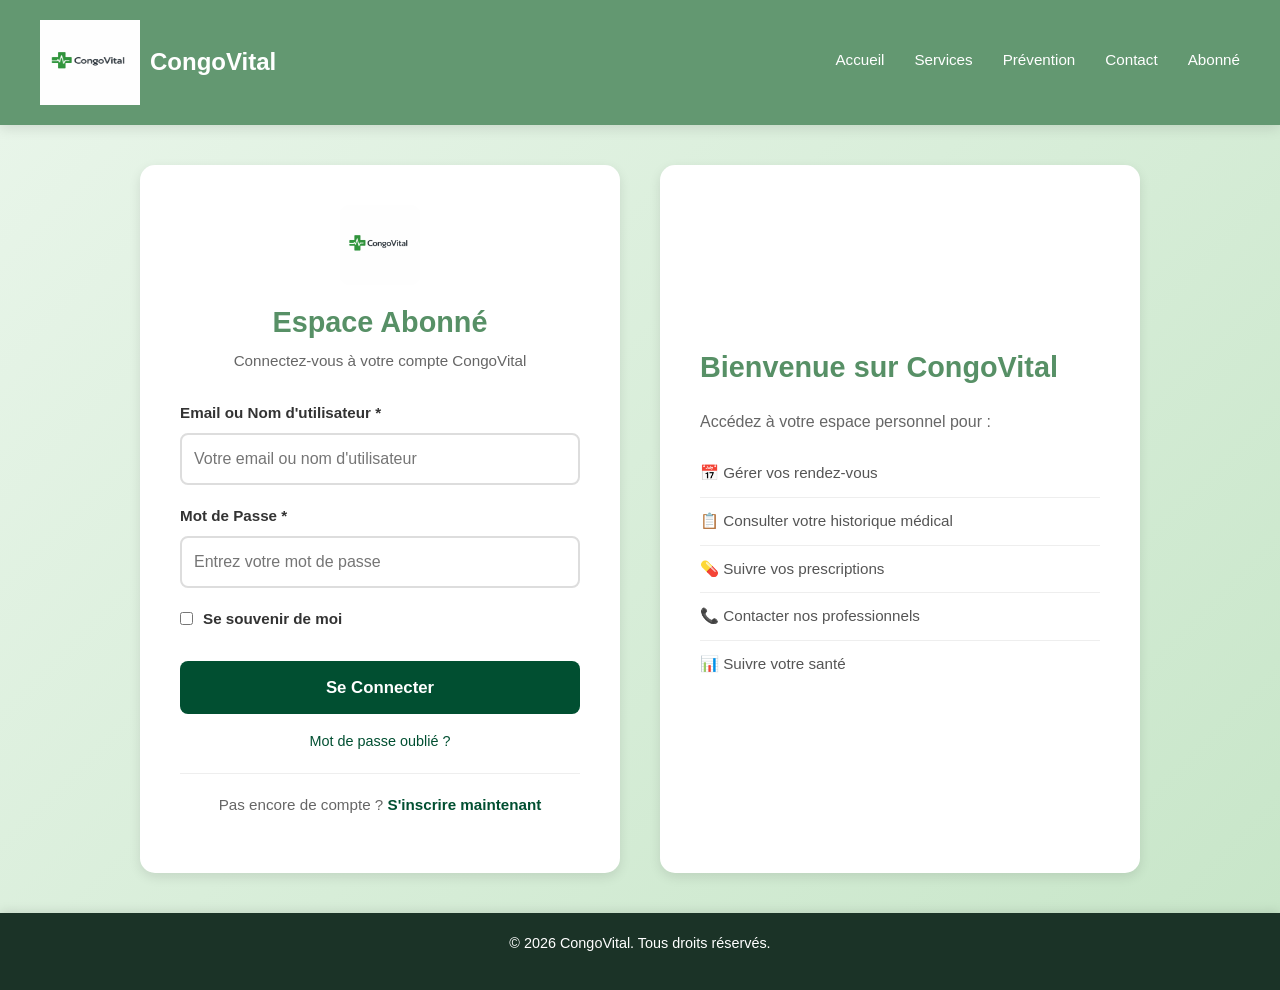
==== frontend/html/abonne.html @ a9a622ad "J1" ====
<!DOCTYPE html>
<html lang="fr">
<head>
    <meta charset="UTF-8">
    <meta name="viewport" content="width=device-width, initial-scale=1.0">
    <title>Connexion - CongoVital</title>
    <link href="https://cdnjs.cloudflare.com/ajax/libs/bootstrap/5.3.0/css/bootstrap.min.css" rel="stylesheet">
    <link rel="stylesheet" href="../css/common.css">
    <link rel="stylesheet" href="../css/auth.css">
</head>
<body>
    <header>
        <div class="logo">
            <img src="../../photos/logo.jpg" alt="Logo CongoVital" width="100px" height="85px">
            <h1>CongoVital</h1>
        </div>
        <nav class="navi">
            <ul>
                <li><a href="../../index.html">Accueil</a></li>
                <li><a href="./services.html">Services</a></li>
                <li><a href="./prevention.html">Prévention</a></li>
                <li><a href="./contact.html">Contact</a></li>
                <li><a href="./abonne.html">Abonné</a></li>
            </ul>
        </nav>
    </header>

    <main class="auth-page login-page">
        <div class="auth-container login-container">
            <div class="auth-card login-card">
                <div class="auth-header">
                    <img src="../../photos/logo.jpg" alt="Logo CongoVital" class="auth-logo">
                    <h1>Espace Abonné</h1>
                    <p>Connectez-vous à votre compte CongoVital</p>
                </div>

                <form class="auth-form login-form" action="" method="POST">
                    <div class="form-group">
                        <label for="email">Email ou Nom d'utilisateur *</label>
                        <input type="text" id="email" name="email" placeholder="Votre email ou nom d'utilisateur" required>
                    </div>

                    <div class="form-group">
                        <label for="password">Mot de Passe *</label>
                        <input type="password" id="password" name="password" placeholder="Entrez votre mot de passe" required>
                    </div>

                    <div class="form-group checkbox">
                        <input type="checkbox" id="remember" name="remember">
                        <label for="remember">Se souvenir de moi</label>
                    </div>

                    <button type="submit" class="btn btn-submit">Se Connecter</button>
                </form>

                <div class="auth-links">
                    <a href="#" class="forgot-password">Mot de passe oublié ?</a>
                </div>

                <div class="auth-footer">
                    <p>Pas encore de compte ? <a href="./inscription.html">S'inscrire maintenant</a></p>
                </div>
            </div>

            <div class="login-info">
                <h2>Bienvenue sur CongoVital</h2>
                <p>Accédez à votre espace personnel pour :</p>
                <ul class="login-features">
                    <li>📅 Gérer vos rendez-vous</li>
                    <li>📋 Consulter votre historique médical</li>
                    <li>💊 Suivre vos prescriptions</li>
                    <li>📞 Contacter nos professionnels</li>
                    <li>📊 Suivre votre santé</li>
                </ul>
            </div>
        </div>
    </main>

    <footer>
        <p>&copy; 2026 CongoVital. Tous droits réservés.</p>
    </footer>

    <script src="https://cdnjs.cloudflare.com/ajax/libs/bootstrap/5.3.0/js/bootstrap.bundle.min.js"></script>
</body>
</html>
---- frontend/css/common.css ----
:root {
    --header-bg: #639871;
    --button-bg: #014F31;
    --button-hover: #023d26;
    --white: #ffffff;
    --shadow: 0 4px 12px rgba(0, 0, 0, 0.1);
}

* {
    box-sizing: border-box;
}

html, body {
    margin: 0;
    padding: 0;
    font-family: 'Segoe UI', Tahoma, Geneva, Verdana, sans-serif;
}

body {
    min-height: 100vh;
    display: flex;
    flex-direction: column;
}

header {
    background-color: var(--header-bg);
    color: var(--white);
    padding: 20px 40px;
    display: flex;
    flex-wrap: wrap;
    justify-content: space-between;
    align-items: center;
    gap: 20px;
    box-shadow: var(--shadow);
    position: sticky;
    top: 0;
    z-index: 100;
}

header .logo {
    display: flex;
    align-items: center;
    justify-content: center;
    gap: 10px;
    flex-shrink: 0;
}

header .logo h1 {
    font-size: 1.5em;
    font-weight: 700;
    margin: 0;
}

.logo img {
    margin-right: 0;
    transition: transform 0.3s;
}

.logo img:hover {
    transform: scale(1.05);
}

.navi ul {
    list-style: none;
    display: flex;
    gap: 30px;
    color: var(--white);
    flex-wrap: wrap;
    margin: 0;
    padding: 0;
}

.navi ul li a {
    color: var(--white);
    text-decoration: none;
    display: inline-block;
    font-size: 0.95em;
    font-weight: 500;
    transition: all 0.3s ease;
    position: relative;
    padding-bottom: 5px;
}

.navi ul li a::after {
    content: '';
    position: absolute;
    width: 0;
    height: 2px;
    bottom: 0;
    left: 0;
    background-color: #C8E6C9;
    transition: width 0.3s ease;
}

.navi ul li a:hover::after {
    width: 100%;
}

.navi ul li a:hover {
    color: #C8E6C9;
}

main {
    flex: 1;
}

footer {
    background-color: #1B3327;
    color: var(--white);
    text-align: center;
    padding: 20px;
    font-size: 0.9em;
    box-shadow: 0 -2px 10px rgba(0, 0, 0, 0.1);
}

@media (max-width: 768px) {
    header {
        flex-direction: column;
        gap: 15px;
        padding: 15px 20px;
    }

    header .logo h1 {
        font-size: 1.2em;
    }

    .logo img {
        width: 70px;
        height: auto;
    }

    .navi ul {
        justify-content: center;
        gap: 15px;
    }
}

@media (max-width: 480px) {
    header {
        padding: 12px 15px;
    }

    .navi ul {
        flex-direction: column;
        gap: 8px;
        text-align: center;
    }

    .navi ul li a {
        font-size: 0.85em;
    }

    footer {
        font-size: 0.8em;
        padding: 12px;
    }
}
---- frontend/css/auth.css ----
:root {
    --header-bg: #639871;
    --hero-bg: #579066;
    --button-bg: #014F31;
    --button-hover: #023d26;
    --white: #ffffff;
    --light-gray: #f8f9fa;
    --shadow: 0 4px 12px rgba(0, 0, 0, 0.1);
}

* {
    box-sizing: border-box;
}

html, body {
    margin: 0;
    padding: 0;
    font-family: 'Segoe UI', Tahoma, Geneva, Verdana, sans-serif;
    scroll-behavior: smooth;
}

main.auth-page {
    padding: 40px 20px;
    background: linear-gradient(135deg, #E8F5E9 0%, #C8E6C9 100%);
    min-height: calc(100vh - 200px);
    display: flex;
    align-items: center;
    justify-content: center;
}

.auth-container {
    display: grid;
    grid-template-columns: 1fr 1fr;
    gap: 40px;
    max-width: 1000px;
    width: 100%;
}

.auth-card {
    background: white;
    padding: 40px;
    border-radius: 15px;
    box-shadow: var(--shadow);
}

.auth-header {
    text-align: center;
    margin-bottom: 30px;
}

.auth-logo {
    width: 80px;
    height: auto;
    margin-bottom: 20px;
    border-radius: 10px;
}

.auth-header h1 {
    font-size: 1.8em;
    color: var(--hero-bg);
    margin-bottom: 10px;
    font-weight: 700;
}

.auth-header p {
    color: #666;
    font-size: 0.95em;
}

.auth-form {
    display: flex;
    flex-direction: column;
    gap: 20px;
}

.form-group {
    display: flex;
    flex-direction: column;
}

.form-group label {
    margin-bottom: 8px;
    font-weight: 600;
    color: #333;
    font-size: 0.95em;
}

.form-group input,
.form-group select {
    padding: 12px;
    border: 2px solid #ddd;
    border-radius: 8px;
    font-size: 1em;
    font-family: inherit;
    transition: border-color 0.3s;
}

.form-group input:focus,
.form-group select:focus {
    outline: none;
    border-color: var(--button-bg);
}

.form-group small {
    margin-top: 5px;
    font-size: 0.85em;
    color: #888;
}

.form-group.checkbox {
    flex-direction: row;
    align-items: flex-start;
    gap: 10px;
}

.form-group.checkbox input {
    width: auto;
    margin-top: 4px;
    cursor: pointer;
}

.form-group.checkbox label {
    margin: 0;
    cursor: pointer;
}

.form-group.checkbox a {
    color: var(--button-bg);
    text-decoration: none;
    font-weight: 600;
}

.form-group.checkbox a:hover {
    text-decoration: underline;
}

.btn-submit {
    padding: 14px;
    background-color: var(--button-bg);
    color: white;
    border: none;
    border-radius: 8px;
    font-size: 1.05em;
    font-weight: 600;
    cursor: pointer;
    transition: background-color 0.3s;
    margin-top: 10px;
}

.btn-submit:hover {
    background-color: var(--button-hover);
}

.auth-footer {
    text-align: center;
    margin-top: 20px;
    padding-top: 20px;
    border-top: 1px solid #eee;
}

.auth-footer p {
    color: #666;
    font-size: 0.95em;
}

.auth-footer a {
    color: var(--button-bg);
    text-decoration: none;
    font-weight: 600;
}

.auth-footer a:hover {
    text-decoration: underline;
}

.auth-links {
    text-align: center;
    margin-top: 15px;
}

.forgot-password {
    color: var(--button-bg);
    text-decoration: none;
    font-size: 0.9em;
    font-weight: 500;
}

.forgot-password:hover {
    text-decoration: underline;
}

/* Colonne de Bénéfices / Informations */
.auth-benefits,
.login-info {
    background: white;
    padding: 40px;
    border-radius: 15px;
    box-shadow: var(--shadow);
    display: flex;
    flex-direction: column;
    justify-content: center;
}

.auth-benefits h2,
.login-info h2 {
    font-size: 1.8em;
    color: var(--hero-bg);
    margin-bottom: 25px;
    font-weight: 700;
}

.auth-benefits p,
.login-info p {
    color: #666;
    margin-bottom: 15px;
    line-height: 1.6;
}

.benefits-list,
.login-features {
    list-style: none;
    padding: 0;
    margin: 0;
}

.benefits-list li,
.login-features li {
    padding: 12px 0;
    color: #555;
    border-bottom: 1px solid #eee;
    font-size: 0.95em;
}

.benefits-list li:last-child,
.login-features li:last-child {
    border-bottom: none;
}

/* Page de Connexion */
.login-page .auth-container {
    grid-template-columns: 1fr 1fr;
}

.login-container {
    grid-template-columns: 1fr 1fr;
}

.login-card {
    grid-column: 1;
}

.login-info {
    grid-column: 2;
}

/* Responsive */
@media (max-width: 768px) {
    main.auth-page {
        padding: 20px 15px;
    }

    .auth-container,
    .login-container {
        grid-template-columns: 1fr;
        gap: 30px;
    }

    .login-card {
        grid-column: auto;
    }

    .login-info {
        grid-column: auto;
    }

    .auth-card {
        padding: 30px;
    }

    .auth-benefits,
    .login-info {
        padding: 30px;
    }

    .auth-header h1 {
        font-size: 1.5em;
    }

    .auth-benefits h2,
    .login-info h2 {
        font-size: 1.5em;
    }
}

@media (max-width: 480px) {
    main.auth-page {
        padding: 15px 10px;
    }

    .auth-card,
    .auth-benefits,
    .login-info {
        padding: 20px;
    }

    .auth-header h1 {
        font-size: 1.3em;
    }

    .auth-header p {
        font-size: 0.9em;
    }

    .auth-benefits h2,
    .login-info h2 {
        font-size: 1.3em;
    }

    .form-group input,
    .form-group select {
        padding: 10px;
        font-size: 16px;
    }

    .btn-submit {
        padding: 12px;
        font-size: 1em;
    }
}
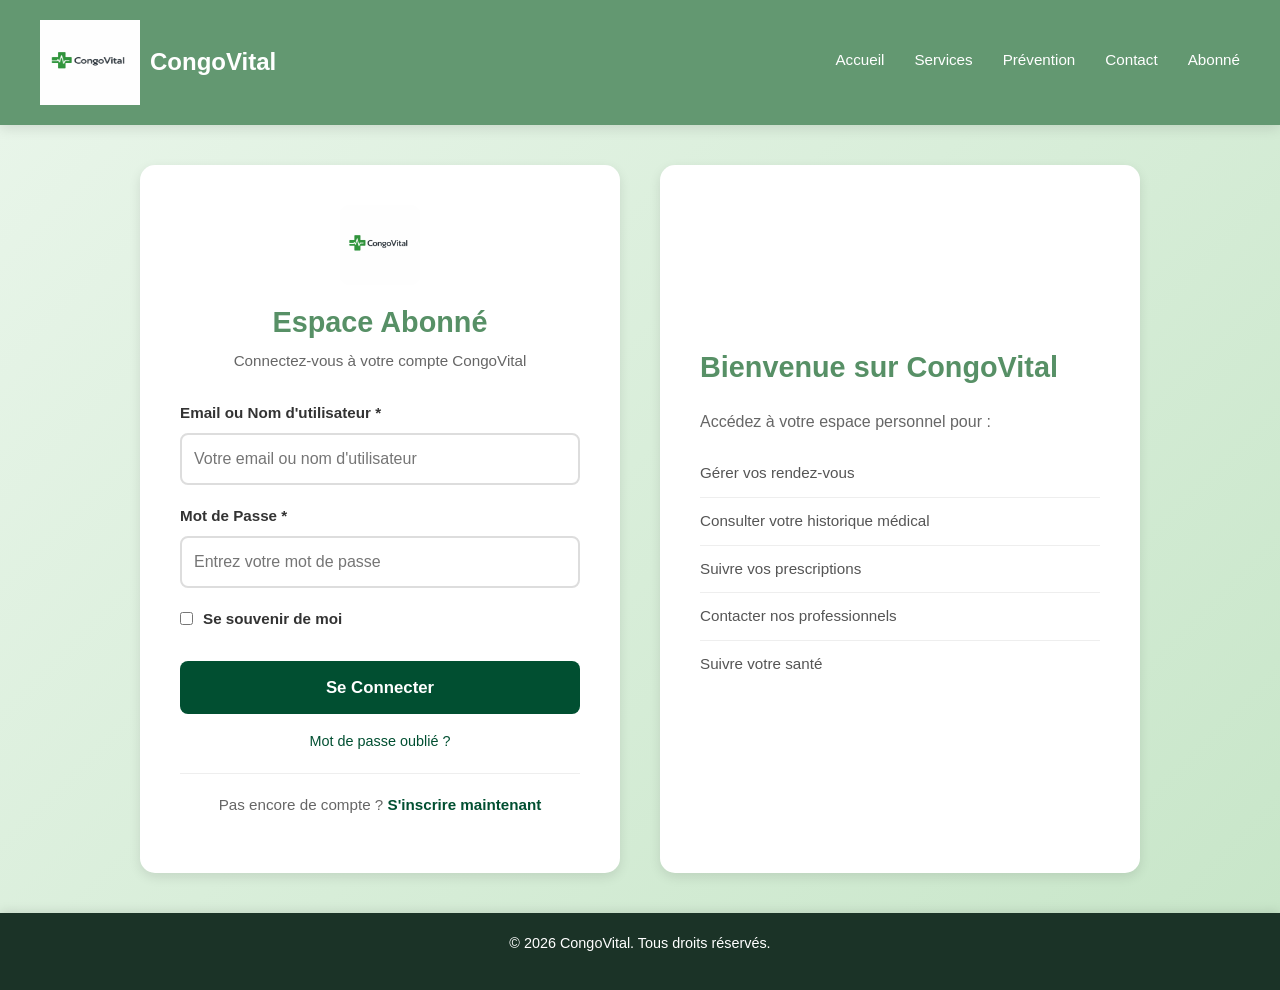
==== commit 2ee15367: "J2" ====
--- a/frontend/html/abonne.html
+++ b/frontend/html/abonne.html
@@ -66,11 +66,11 @@
                 <h2>Bienvenue sur CongoVital</h2>
                 <p>Accédez à votre espace personnel pour :</p>
                 <ul class="login-features">
-                    <li>📅 Gérer vos rendez-vous</li>
-                    <li>📋 Consulter votre historique médical</li>
-                    <li>💊 Suivre vos prescriptions</li>
-                    <li>📞 Contacter nos professionnels</li>
-                    <li>📊 Suivre votre santé</li>
+                    <li> Gérer vos rendez-vous</li>
+                    <li>Consulter votre historique médical</li>
+                    <li> Suivre vos prescriptions</li>
+                    <li> Contacter nos professionnels</li>
+                    <li> Suivre votre santé</li>
                 </ul>
             </div>
         </div>
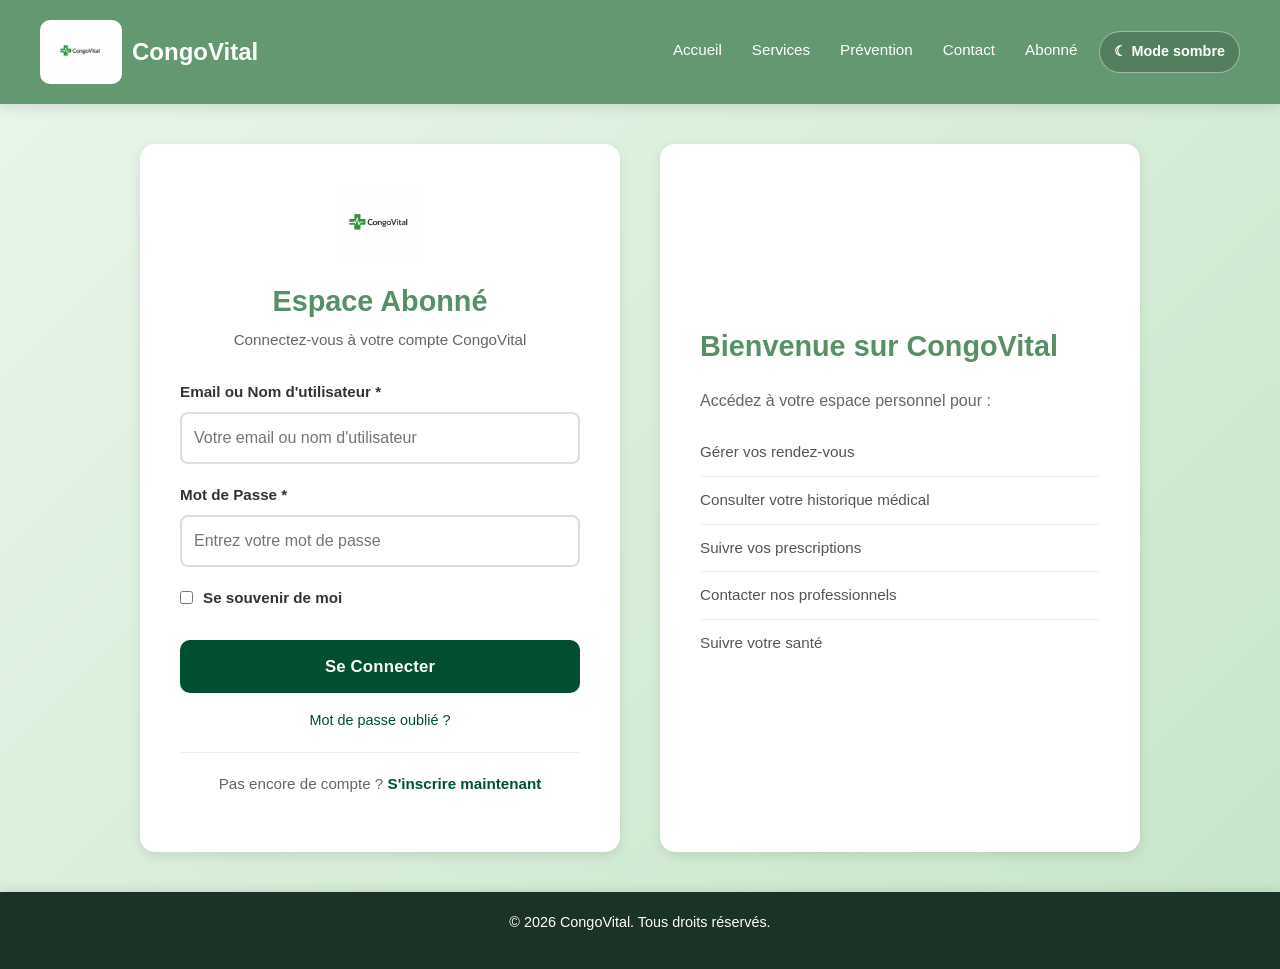
==== commit 14e6d812: "j5" ====
--- a/frontend/html/abonne.html
+++ b/frontend/html/abonne.html
@@ -7,6 +7,7 @@
     <link href="https://cdnjs.cloudflare.com/ajax/libs/bootstrap/5.3.0/css/bootstrap.min.css" rel="stylesheet">
     <link rel="stylesheet" href="../css/common.css">
     <link rel="stylesheet" href="../css/auth.css">
+    <link rel="stylesheet" href="../css/site-ui.css">
 </head>
 <body>
     <header>
@@ -34,7 +35,8 @@
                     <p>Connectez-vous à votre compte CongoVital</p>
                 </div>
 
-                <form class="auth-form login-form" action="" method="POST">
+                <div id="alert-container" aria-live="polite"></div>
+                <form id="login-form" class="auth-form login-form" action="" method="POST">
                     <div class="form-group">
                         <label for="email">Email ou Nom d'utilisateur *</label>
                         <input type="text" id="email" name="email" placeholder="Votre email ou nom d'utilisateur" required>
@@ -81,5 +83,7 @@
     </footer>
 
     <script src="https://cdnjs.cloudflare.com/ajax/libs/bootstrap/5.3.0/js/bootstrap.bundle.min.js"></script>
+    <script src="../js/auth.js"></script>
+    <script src="../js/site-ui.js"></script>
 </body>
 </html>
--- a/frontend/css/common.css
+++ b/frontend/css/common.css
@@ -53,11 +53,6 @@
 
 .logo img {
     margin-right: 0;
-    transition: transform 0.3s;
-}
-
-.logo img:hover {
-    transform: scale(1.05);
 }
 
 .navi ul {
--- a/frontend/css/auth.css
+++ b/frontend/css/auth.css
@@ -71,6 +71,28 @@
     display: flex;
     flex-direction: column;
     gap: 20px;
+}
+
+#alert-container:empty {
+    display: none;
+}
+
+.alert {
+    padding: 12px 16px;
+    margin-bottom: 20px;
+    border-radius: 8px;
+}
+
+.alert-success {
+    color: #155724;
+    background-color: #d4edda;
+    border: 1px solid #c3e6cb;
+}
+
+.alert-error {
+    color: #721c24;
+    background-color: #f8d7da;
+    border: 1px solid #f5c6cb;
 }
 
 .form-group {
--- a/frontend/css/site-ui.css
+++ b/frontend/css/site-ui.css
@@ -0,0 +1,508 @@
+html {
+    color-scheme: light;
+    scroll-behavior: smooth;
+}
+
+img {
+    max-width: 100%;
+}
+
+header .logo img {
+    width: 82px;
+    height: 64px;
+    padding: 5px;
+    object-fit: contain;
+    background: #fff;
+    border-radius: 10px;
+}
+
+.navi {
+    display: flex;
+    flex-wrap: wrap;
+    align-items: center;
+    justify-content: flex-end;
+    gap: clamp(12px, 2vw, 22px);
+}
+
+.navi .theme-toggle {
+    flex: 0 0 auto;
+}
+
+.theme-toggle {
+    display: inline-flex;
+    min-height: 42px;
+    align-items: center;
+    justify-content: center;
+    gap: 8px;
+    padding: 9px 14px;
+    color: #fff;
+    background: rgba(0, 0, 0, 0.16);
+    border: 1px solid rgba(255, 255, 255, 0.45);
+    border-radius: 999px;
+    font: inherit;
+    font-size: 0.9rem;
+    font-weight: 650;
+    cursor: pointer;
+    transition: background-color 180ms ease, transform 180ms ease;
+}
+
+.theme-toggle:hover,
+.theme-toggle:focus-visible {
+    color: #fff;
+    background: rgba(0, 0, 0, 0.3);
+    transform: translateY(-1px);
+}
+
+.theme-toggle:focus-visible {
+    outline: 3px solid #f4ce73;
+    outline-offset: 3px;
+}
+
+.btn,
+.btn-submit,
+.btn-search,
+.btn-small,
+.btn-secondary,
+.new-appointment-btn .btn,
+.settings-section .btn,
+button[type="submit"] {
+    min-height: 44px;
+    border-radius: 10px;
+    font-weight: 650;
+    letter-spacing: 0.01em;
+    transition: transform 180ms ease, box-shadow 180ms ease, background-color 180ms ease,
+        border-color 180ms ease, color 180ms ease;
+}
+
+.btn-primary {
+    min-height: 44px;
+    color: #fff;
+    background-color: var(--button-bg);
+    border-color: var(--button-bg);
+    border-radius: 10px;
+    font-weight: 650;
+    letter-spacing: 0.01em;
+    transition: transform 180ms ease, box-shadow 180ms ease, background-color 180ms ease,
+        border-color 180ms ease, color 180ms ease;
+}
+
+.btn:hover,
+.btn-submit:hover,
+.btn-search:hover,
+.btn-small:hover,
+.btn-secondary:hover,
+.new-appointment-btn .btn:hover,
+.settings-section .btn:hover,
+button[type="submit"]:hover {
+    transform: translateY(-2px);
+    box-shadow: 0 8px 18px rgba(20, 58, 38, 0.2);
+}
+
+.btn-primary:hover {
+    color: #fff;
+    background-color: var(--button-hover);
+    border-color: var(--button-hover);
+    transform: translateY(-2px);
+    box-shadow: 0 8px 18px rgba(20, 58, 38, 0.2);
+}
+
+.btn:active,
+.btn-submit:active,
+.btn-search:active,
+.btn-small:active,
+.btn-secondary:active,
+.new-appointment-btn .btn:active,
+.settings-section .btn:active,
+button[type="submit"]:active {
+    transform: translateY(0);
+    box-shadow: 0 2px 6px rgba(20, 58, 38, 0.16);
+}
+
+.btn-primary:active {
+    transform: translateY(0);
+    box-shadow: 0 2px 6px rgba(20, 58, 38, 0.16);
+}
+
+.btn:focus-visible,
+.btn-submit:focus-visible,
+.btn-search:focus-visible,
+.btn-small:focus-visible,
+.btn-secondary:focus-visible,
+.new-appointment-btn .btn:focus-visible,
+.settings-section .btn:focus-visible,
+button[type="submit"]:focus-visible {
+    outline: 3px solid #e3b743;
+    outline-offset: 3px;
+}
+
+.btn-primary:focus-visible {
+    outline: 3px solid #e3b743;
+    outline-offset: 3px;
+}
+
+a:not(.btn):not(.theme-toggle):not(.navi a):not(.nav-link):not(.social-links a):not(.conseil-navigation a) {
+    text-decoration-thickness: 1px;
+    text-underline-offset: 0.2em;
+    transition: color 160ms ease, text-decoration-color 160ms ease;
+}
+
+a:not(.btn):not(.theme-toggle):not(.navi a):not(.nav-link):not(.social-links a):not(.conseil-navigation a):hover {
+    text-decoration-thickness: 2px;
+}
+
+button:disabled,
+button[aria-disabled="true"],
+.btn[aria-disabled="true"] {
+    cursor: not-allowed;
+    opacity: 0.65;
+    transform: none;
+    box-shadow: none;
+}
+
+html[data-theme="dark"] {
+    color-scheme: dark;
+    --header-bg: #0B1712;
+    --hero-bg: #4CAF72;
+    --button-bg: #4CAF72;
+    --button-hover: #62c984;
+    --white: #F2F5F2;
+    --light-gray: #14231B;
+    --dark-background: #0B1712;
+    --dark-surface: #14231B;
+    --dark-text: #F2F5F2;
+    --dark-muted: #B5C2B8;
+    --shadow: 0 8px 24px rgba(0, 0, 0, 0.28);
+    --topic-green: #4CAF72;
+    --topic-deep-green: #4CAF72;
+    --topic-text: #F2F5F2;
+    --topic-muted: #B5C2B8;
+    --topic-shadow: 0 8px 24px rgba(0, 0, 0, 0.25);
+}
+
+html[data-theme="dark"] body {
+    color: var(--dark-text);
+    background: var(--dark-background);
+}
+
+html[data-theme="dark"] main,
+html[data-theme="dark"] main.page-services,
+html[data-theme="dark"] main.prevention-page,
+html[data-theme="dark"] main.contact-page,
+html[data-theme="dark"] main.auth-page,
+html[data-theme="dark"] main.topic-page,
+html[data-theme="dark"] main.conseil-page,
+html[data-theme="dark"] main.dashboard-page {
+    color: var(--dark-text);
+    background: var(--dark-background);
+}
+
+html[data-theme="dark"] .service-card,
+html[data-theme="dark"] .topic-hero,
+html[data-theme="dark"] .topic-card,
+html[data-theme="dark"] .auth-card,
+html[data-theme="dark"] .auth-benefits,
+html[data-theme="dark"] .login-info,
+html[data-theme="dark"] .contact-form,
+html[data-theme="dark"] .info-card,
+html[data-theme="dark"] .faq-item,
+html[data-theme="dark"] .prevention-hero,
+html[data-theme="dark"] .tip-card,
+html[data-theme="dark"] .disease-card,
+html[data-theme="dark"] .advice-sidebar,
+html[data-theme="dark"] .categories-sidebar,
+html[data-theme="dark"] .conseil-hero,
+html[data-theme="dark"] .conseil-article,
+html[data-theme="dark"] .conseil-notice,
+html[data-theme="dark"] .dashboard-sidebar,
+html[data-theme="dark"] .dashboard-card,
+html[data-theme="dark"] .stat-card,
+html[data-theme="dark"] .card,
+html[data-theme="dark"] .appointment-item,
+html[data-theme="dark"] .history-item {
+    color: var(--dark-text);
+    background-color: var(--dark-surface);
+    border-color: #2d4435;
+}
+
+html[data-theme="dark"] .service-card > p,
+html[data-theme="dark"] .topic-card p,
+html[data-theme="dark"] .topic-hero p,
+html[data-theme="dark"] .auth-header p,
+html[data-theme="dark"] .form-group label,
+html[data-theme="dark"] .contact-form-note,
+html[data-theme="dark"] .info-card p,
+html[data-theme="dark"] .hours-list li,
+html[data-theme="dark"] .faq-item p,
+html[data-theme="dark"] .prevention-hero p,
+html[data-theme="dark"] .tip-card p,
+html[data-theme="dark"] .disease-card p,
+html[data-theme="dark"] .disease-card li,
+html[data-theme="dark"] .advice-list li,
+html[data-theme="dark"] .categories-list li,
+html[data-theme="dark"] .conseil-hero p:not(.conseil-eyebrow),
+html[data-theme="dark"] .conseil-article p,
+html[data-theme="dark"] .dashboard-card p,
+html[data-theme="dark"] .card-content,
+html[data-theme="dark"] .appointment-info p {
+    color: var(--dark-muted);
+}
+
+html[data-theme="dark"] .service-card > h2,
+html[data-theme="dark"] .contact-form-section h2,
+html[data-theme="dark"] .contact-info-section h2,
+html[data-theme="dark"] .faq-section h2 {
+    color: var(--topic-green);
+}
+
+html[data-theme="dark"] .btn,
+html[data-theme="dark"] .btn:hover,
+html[data-theme="dark"] .btn:focus-visible,
+html[data-theme="dark"] .btn-submit,
+html[data-theme="dark"] .btn-submit:hover,
+html[data-theme="dark"] .btn-search,
+html[data-theme="dark"] .btn-search:hover,
+html[data-theme="dark"] .btn-small,
+html[data-theme="dark"] .btn-primary,
+html[data-theme="dark"] button[type="submit"],
+html[data-theme="dark"] .new-appointment-btn .btn,
+html[data-theme="dark"] .nav-link.active,
+html[data-theme="dark"] .tab-btn.active {
+    color: var(--dark-background);
+}
+
+html[data-theme="dark"] .btn,
+html[data-theme="dark"] .btn-submit,
+html[data-theme="dark"] .btn-search,
+html[data-theme="dark"] .btn-small,
+html[data-theme="dark"] .btn-primary,
+html[data-theme="dark"] button[type="submit"],
+html[data-theme="dark"] .new-appointment-btn .btn {
+    background-color: var(--button-bg);
+    border-color: var(--button-bg);
+}
+
+html[data-theme="dark"] .btn:hover,
+html[data-theme="dark"] .btn-submit:hover,
+html[data-theme="dark"] .btn-search:hover,
+html[data-theme="dark"] .btn-small:hover,
+html[data-theme="dark"] .btn-primary:hover,
+html[data-theme="dark"] button[type="submit"]:hover,
+html[data-theme="dark"] .new-appointment-btn .btn:hover {
+    background-color: var(--button-hover);
+    border-color: var(--button-hover);
+}
+
+html[data-theme="dark"] .btn-secondary,
+html[data-theme="dark"] .btn-secondary:hover {
+    color: var(--dark-text);
+}
+
+html[data-theme="dark"] .topic-cta .btn,
+html[data-theme="dark"] .cta-section .btn {
+    color: var(--dark-background);
+    background-color: #F2F5F2;
+    border-color: #F2F5F2;
+}
+
+html[data-theme="dark"] .topic-cta .btn:hover,
+html[data-theme="dark"] .cta-section .btn:hover {
+    color: var(--dark-text);
+    background-color: var(--button-bg);
+    border-color: var(--button-bg);
+}
+
+html[data-theme="dark"] .btn-primary:hover {
+    color: var(--dark-background);
+}
+
+html[data-theme="dark"] a:not(.btn):not(.theme-toggle):not(.navi a):not(.nav-link):not(.social-links a):not(.conseil-navigation a) {
+    color: #62c984;
+}
+
+html[data-theme="dark"] a:not(.btn):not(.theme-toggle):not(.navi a):not(.nav-link):not(.social-links a):not(.conseil-navigation a):hover {
+    color: #91e3aa;
+}
+
+html[data-theme="dark"] .form-group input,
+html[data-theme="dark"] .form-group select,
+html[data-theme="dark"] .contact-form input,
+html[data-theme="dark"] .contact-form select,
+html[data-theme="dark"] .contact-form textarea,
+html[data-theme="dark"] .search-form input {
+    color: var(--dark-text);
+    background-color: var(--dark-background);
+    border-color: #496251;
+}
+
+html[data-theme="dark"] .form-group input::placeholder,
+html[data-theme="dark"] .contact-form input::placeholder,
+html[data-theme="dark"] .contact-form textarea::placeholder,
+html[data-theme="dark"] .search-form input::placeholder {
+    color: var(--dark-muted);
+}
+
+html[data-theme="dark"] .contact-form-note,
+html[data-theme="dark"] .recent-message {
+    background: #1a3022;
+    color: var(--dark-text);
+}
+
+html[data-theme="dark"] .dashboard-content,
+html[data-theme="dark"] .dashboard-main {
+    color: var(--dark-text);
+    background-color: var(--dark-background);
+}
+
+html[data-theme="dark"] .user-profile h3,
+html[data-theme="dark"] .nav-link,
+html[data-theme="dark"] .health-metric span,
+html[data-theme="dark"] .appointment-time,
+html[data-theme="dark"] .appointment-doctor,
+html[data-theme="dark"] .appointment-service,
+html[data-theme="dark"] .preview,
+html[data-theme="dark"] .reminders-list li {
+    color: var(--dark-muted);
+}
+
+html[data-theme="dark"] .nav-link:hover,
+html[data-theme="dark"] .recent-message {
+    background-color: #1a3022;
+}
+
+html[data-theme="dark"] .search-empty {
+    color: var(--dark-muted);
+    background: var(--dark-surface);
+}
+
+html[data-theme="dark"] .conseil-navigation {
+    background: var(--dark-surface);
+    border-color: #2d4435;
+}
+
+html[data-theme="dark"] .conseil-navigation a {
+    color: var(--dark-text);
+    background: #1a3022;
+}
+
+html[data-theme="dark"] .conseil-navigation a:hover,
+html[data-theme="dark"] .conseil-navigation a:focus-visible {
+    color: var(--dark-background);
+    background: var(--button-bg);
+}
+
+html[data-theme="dark"] footer {
+    color: var(--dark-text);
+    background-color: #08110c;
+}
+
+html[data-theme="dark"] .alert-success {
+    color: #bde8c9;
+    background-color: #173b27;
+    border-color: #2b6240;
+}
+
+html[data-theme="dark"] .alert-error {
+    color: #ffd1d1;
+    background-color: #482323;
+    border-color: #713737;
+}
+
+.reveal {
+    opacity: 0;
+}
+
+.reveal.is-visible {
+    animation-duration: 680ms;
+    animation-fill-mode: both;
+    animation-timing-function: cubic-bezier(0.2, 0.7, 0.25, 1);
+}
+
+body[data-page="index"] .reveal.is-visible,
+body[data-page="inscription"] .reveal.is-visible {
+    animation-name: reveal-rise;
+}
+
+body[data-page="services"] .reveal.is-visible,
+body[data-page="pediatrie"] .reveal.is-visible {
+    animation-name: reveal-left;
+}
+
+body[data-page="prevention"] .reveal.is-visible,
+body[data-page="vaccination"] .reveal.is-visible {
+    animation-name: reveal-right;
+}
+
+body[data-page="contact"] .reveal.is-visible,
+body[data-page="pharmacie"] .reveal.is-visible {
+    animation-name: reveal-scale;
+}
+
+body[data-page="abonne"] .reveal.is-visible,
+body[data-page="maternite"] .reveal.is-visible {
+    animation-name: reveal-soft;
+}
+
+body[data-page="conseils"] .reveal.is-visible,
+body[data-page="consultation"] .reveal.is-visible {
+    animation-name: reveal-tilt;
+}
+
+body[data-page="dashboard"] .reveal.is-visible {
+    animation-name: reveal-dashboard;
+}
+
+@keyframes reveal-rise {
+    from { opacity: 0; transform: translateY(28px); }
+    to { opacity: 1; transform: translateY(0); }
+}
+
+@keyframes reveal-left {
+    from { opacity: 0; transform: translateX(-32px); }
+    to { opacity: 1; transform: translateX(0); }
+}
+
+@keyframes reveal-right {
+    from { opacity: 0; transform: translateX(32px); }
+    to { opacity: 1; transform: translateX(0); }
+}
+
+@keyframes reveal-scale {
+    from { opacity: 0; transform: scale(0.94); }
+    to { opacity: 1; transform: scale(1); }
+}
+
+@keyframes reveal-soft {
+    from { opacity: 0; transform: translateY(16px) scale(0.98); }
+    to { opacity: 1; transform: translateY(0) scale(1); }
+}
+
+@keyframes reveal-tilt {
+    from { opacity: 0; transform: perspective(700px) rotateX(5deg) translateY(18px); }
+    to { opacity: 1; transform: perspective(700px) rotateX(0) translateY(0); }
+}
+
+@keyframes reveal-dashboard {
+    from { opacity: 0; transform: translateY(14px); }
+    to { opacity: 1; transform: translateY(0); }
+}
+
+@media (prefers-reduced-motion: reduce) {
+    *,
+    *::before,
+    *::after {
+        scroll-behavior: auto !important;
+        animation-duration: 0.01ms !important;
+        animation-iteration-count: 1 !important;
+        transition-duration: 0.01ms !important;
+    }
+
+    .reveal {
+        opacity: 1;
+    }
+}
+
+@media (max-width: 768px) {
+    .navi {
+        justify-content: center;
+    }
+}
